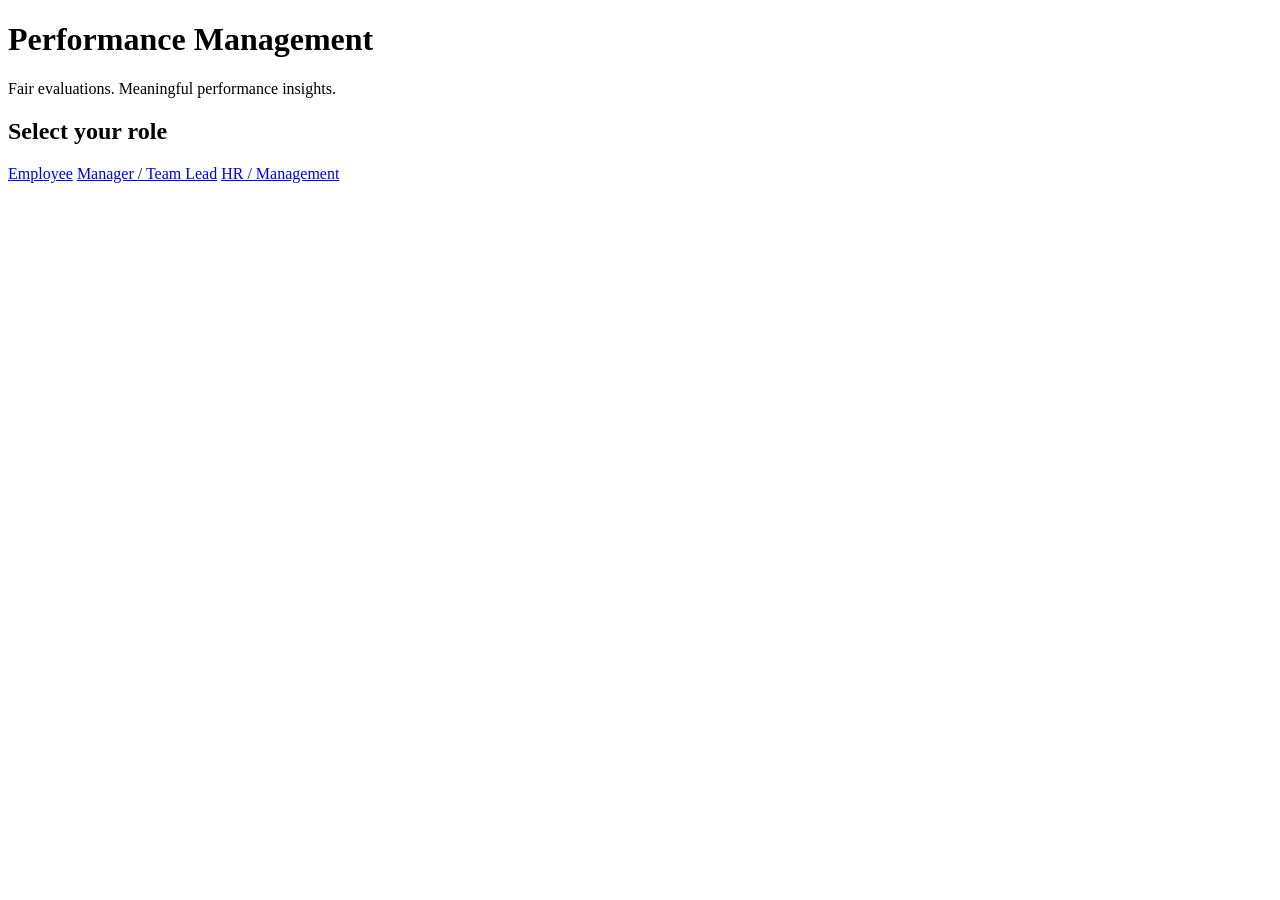
==== index.html @ f974fc92 "Initial" ====
<!doctype html>
<html lang="en">
  <head>
    <meta charset="UTF-8" />
    <meta name="viewport" content="width=device-width, initial-scale=1.0" />
    <title>Performance Management</title>

    <link rel="stylesheet" href="css/style.css" />
  </head>
  <body>
    <header>
      <h1>Performance Management</h1>
      <p>Fair evaluations. Meaningful performance insights.</p>
    </header>

    <main>
      <h2>Select your role</h2>

      <div class="role-container">
        <a href="pages/employee.html">Employee</a>
        <a href="pages/manager.html">Manager / Team Lead</a>
        <a href="pages/hr-management.html">HR / Management</a>
      </div>
    </main>

    <script src="js/app.js"></script>
  </body>
</html>
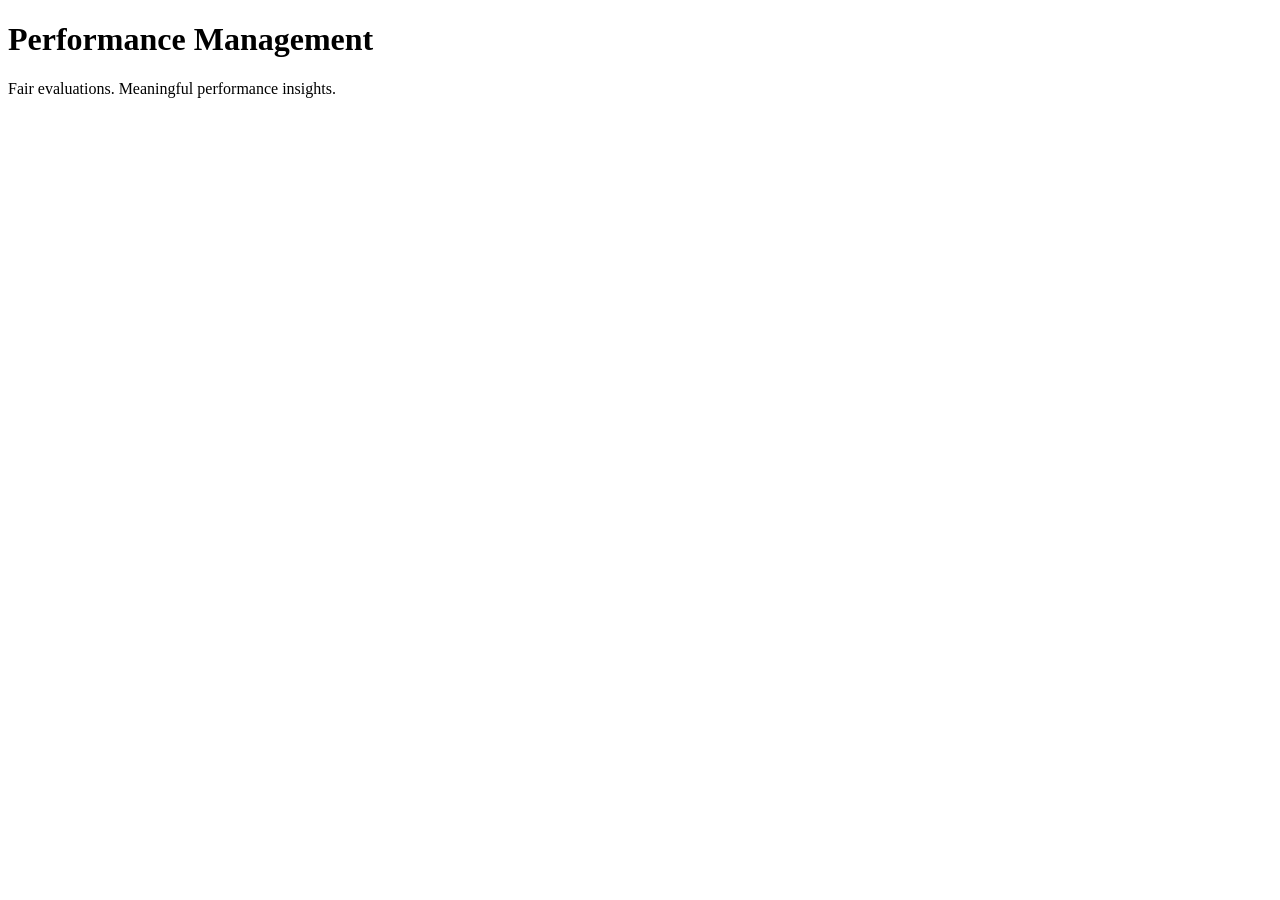
==== commit b01b1b71: "Set up project structure" ====
--- a/index.html
+++ b/index.html
@@ -4,25 +4,12 @@
     <meta charset="UTF-8" />
     <meta name="viewport" content="width=device-width, initial-scale=1.0" />
     <title>Performance Management</title>
-
     <link rel="stylesheet" href="css/style.css" />
   </head>
   <body>
-    <header>
-      <h1>Performance Management</h1>
-      <p>Fair evaluations. Meaningful performance insights.</p>
-    </header>
-
-    <main>
-      <h2>Select your role</h2>
-
-      <div class="role-container">
-        <a href="pages/employee.html">Employee</a>
-        <a href="pages/manager.html">Manager / Team Lead</a>
-        <a href="pages/hr-management.html">HR / Management</a>
-      </div>
-    </main>
+    <h1>Performance Management</h1>
+    <p>Fair evaluations. Meaningful performance insights.</p>
 
     <script src="js/app.js"></script>
   </body>
-</html>
+</html>
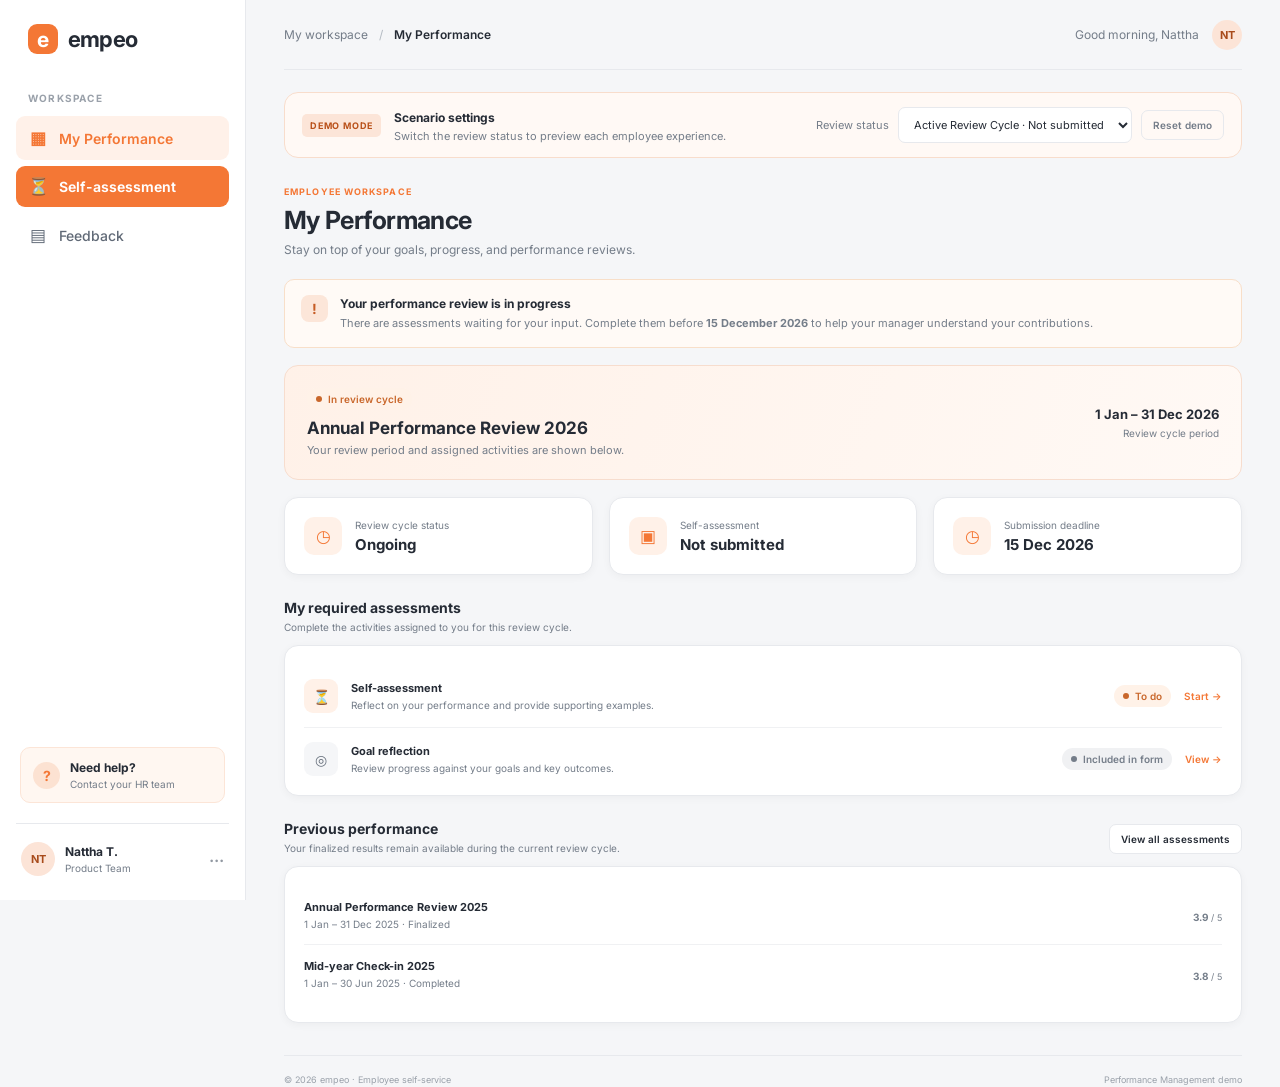
==== commit 5e93e94b: "V.4" ====
--- a/index.html
+++ b/index.html
@@ -3,13 +3,12 @@
   <head>
     <meta charset="UTF-8" />
     <meta name="viewport" content="width=device-width, initial-scale=1.0" />
-    <title>Performance Management</title>
-    <link rel="stylesheet" href="css/style.css" />
+    <meta http-equiv="refresh" content="0; url=pages/employee.html" />
+    <title>empeo Performance Management Demo</title>
   </head>
   <body>
-    <h1>Performance Management</h1>
-    <p>Fair evaluations. Meaningful performance insights.</p>
-
-    <script src="js/app.js"></script>
+    <p>
+      Opening employee workspace… <a href="pages/employee.html">Continue</a>
+    </p>
   </body>
-</html>+</html>
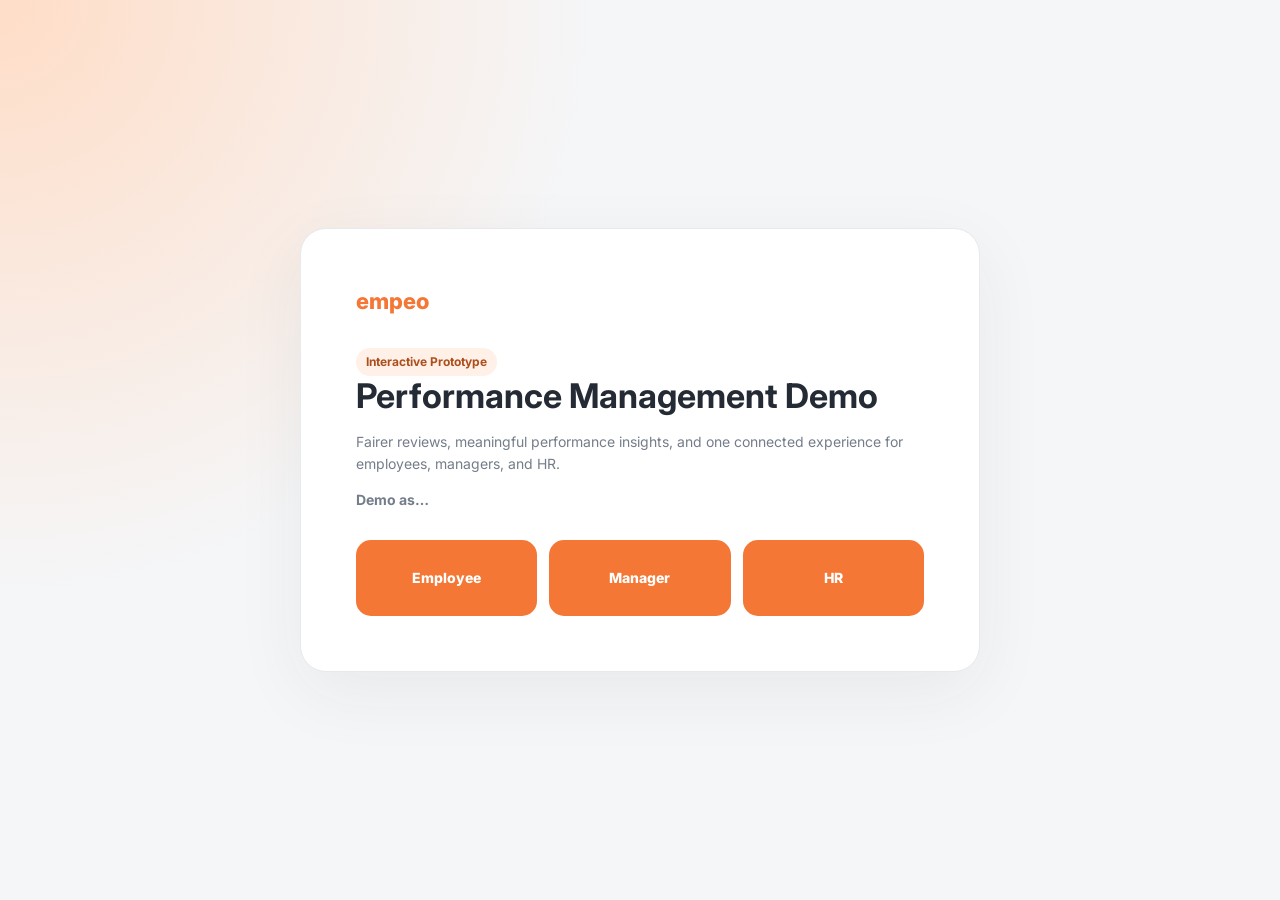
==== commit bd8f5366: "Redesign" ====
--- a/index.html
+++ b/index.html
@@ -1,14 +1,31 @@
 <!doctype html>
 <html lang="en">
   <head>
-    <meta charset="UTF-8" />
-    <meta name="viewport" content="width=device-width, initial-scale=1.0" />
-    <meta http-equiv="refresh" content="0; url=pages/employee.html" />
-    <title>empeo Performance Management Demo</title>
+    <meta charset="utf-8" />
+    <meta name="viewport" content="width=device-width,initial-scale=1" />
+    <meta name="theme-color" content="#F47735" />
+    <title>Performance Management Demo | empeo</title>
+    <link rel="stylesheet" href="css/style.css" />
+    <link rel="stylesheet" href="css/components.css" />
+    <link rel="stylesheet" href="css/pages.css" />
   </head>
   <body>
-    <p>
-      Opening employee workspace… <a href="pages/employee.html">Continue</a>
-    </p>
+    <main class="landing">
+      <section class="landing-panel">
+        <div class="brand">empeo</div>
+        <span class="pill">Interactive Prototype</span>
+        <h1>Performance Management Demo</h1>
+        <p>
+          Fairer reviews, meaningful performance insights, and one connected
+          experience for employees, managers, and HR.
+        </p>
+        <p><strong>Demo as…</strong></p>
+        <nav class="role-buttons" aria-label="Choose demo role">
+          <a href="pages/employee/performance.html">Employee</a
+          ><a href="pages/manager/performance.html">Manager</a
+          ><a href="pages/hr/dashboard.html">HR</a>
+        </nav>
+      </section>
+    </main>
   </body>
 </html>
--- a/css/style.css
+++ b/css/style.css
@@ -0,0 +1,68 @@
+@import url("https://fonts.googleapis.com/css2?family=Inter:wght@400;500;600;700;800&family=Noto+Sans+Thai:wght@400;500;600;700&display=swap");
+:root {
+  --primary: #f47735;
+  --primary-hover: #e96828;
+  --brand-red: #e94e4e;
+  --bg: #f5f6f8;
+  --surface: #fff;
+  --text: #252b35;
+  --muted: #747d89;
+  --border: #e7e9ed;
+  --success: #239b68;
+  --warning: #e9a23b;
+  --danger: #dc4c4c;
+  --sidebar: 76px;
+}
+* {
+  box-sizing: border-box;
+}
+html {
+  scroll-behavior: smooth;
+}
+body {
+  margin: 0;
+  background: var(--bg);
+  color: var(--text);
+  font:
+    14px/1.55 Inter,
+    "Noto Sans Thai",
+    sans-serif;
+}
+button,
+select,
+input {
+  font: inherit;
+}
+button {
+  cursor: pointer;
+}
+a {
+  text-decoration: none;
+  color: inherit;
+}
+button:focus-visible,
+a:focus-visible,
+select:focus-visible {
+  outline: 3px solid #172b3a;
+  outline-offset: 3px;
+}
+h1,
+h2,
+h3,
+p {
+  margin: 0;
+}
+h1 {
+  font-size: clamp(24px, 3vw, 34px);
+  line-height: 1.2;
+}
+h2 {
+  font-size: 20px;
+}
+small,
+.muted {
+  color: var(--muted);
+}
+.hidden {
+  display: none !important;
+}
--- a/css/components.css
+++ b/css/components.css
@@ -0,0 +1,149 @@
+.btn {
+  display: inline-flex;
+  align-items: center;
+  justify-content: center;
+  gap: 8px;
+  border: 1px solid transparent;
+  border-radius: 12px;
+  padding: 11px 16px;
+  font-weight: 700;
+  background: var(--primary);
+  color: white;
+  transition: 0.18s;
+}
+.btn:hover {
+  background: var(--primary-hover);
+}
+.btn.secondary {
+  background: white;
+  border-color: var(--border);
+  color: var(--text);
+}
+.btn.secondary:hover {
+  background: #f8f8f8;
+}
+.btn:disabled {
+  opacity: 0.45;
+  cursor: not-allowed;
+}
+.pill {
+  display: inline-flex;
+  border-radius: 999px;
+  padding: 5px 10px;
+  background: #fff1e8;
+  color: #ad4e1d;
+  font-size: 12px;
+  font-weight: 700;
+}
+.card {
+  background: white;
+  border: 1px solid var(--border);
+  border-radius: 18px;
+  padding: 24px;
+}
+.stat-grid {
+  display: grid;
+  grid-template-columns: repeat(3, minmax(0, 1fr));
+  gap: 12px;
+}
+.stat {
+  background: var(--bg);
+  padding: 18px;
+  border-radius: 14px;
+}
+.stat strong {
+  display: block;
+  font-size: 25px;
+}
+.stat span {
+  font-size: 12px;
+  color: var(--muted);
+}
+.field {
+  display: flex;
+  flex-direction: column;
+  gap: 6px;
+}
+.field label {
+  font-size: 12px;
+  font-weight: 700;
+}
+.field select {
+  border: 1px solid var(--border);
+  border-radius: 10px;
+  background: white;
+  padding: 9px 12px;
+  min-width: 165px;
+}
+.notice {
+  background: #fff8eb;
+  border: 1px solid #f3dcae;
+  padding: 14px;
+  border-radius: 12px;
+  color: #80591e;
+}
+.demo-bar {
+  background: #fff;
+  border-bottom: 1px solid var(--border);
+  padding: 12px 20px;
+  display: flex;
+  align-items: center;
+  gap: 14px;
+  flex-wrap: wrap;
+}
+.demo-bar strong {
+  font-size: 12px;
+}
+.demo-bar .field {
+  flex-direction: row;
+  align-items: center;
+}
+.demo-bar .field label {
+  white-space: nowrap;
+}
+.demo-bar .btn {
+  padding: 8px 12px;
+  font-size: 12px;
+}
+.empty-state {
+  display: grid;
+  gap: 12px;
+  place-items: start;
+}
+.empty-state p {
+  color: var(--muted);
+  max-width: 650px;
+}
+.tag-row {
+  display: flex;
+  gap: 8px;
+  flex-wrap: wrap;
+  margin-top: 16px;
+}
+.tag {
+  background: #f5f6f8;
+  padding: 6px 10px;
+  border-radius: 9px;
+  color: #5d6773;
+  font-size: 12px;
+}
+@media (max-width: 700px) {
+  .card {
+    padding: 18px;
+  }
+  .stat-grid {
+    grid-template-columns: 1fr;
+  }
+  .demo-bar {
+    align-items: stretch;
+  }
+  .demo-bar .field {
+    flex: 1 1 170px;
+    flex-direction: column;
+    align-items: stretch;
+  }
+  .field select {
+    min-width: 0;
+    width: 100%;
+  }
+}
--- a/css/pages.css
+++ b/css/pages.css
@@ -0,0 +1,82 @@
+.landing {
+  min-height: 100vh;
+  display: grid;
+  place-items: center;
+  padding: 24px;
+  background:
+    radial-gradient(circle at top left, #ffddc7 0, transparent 38%), var(--bg);
+}
+.landing-panel {
+  width: min(100%, 680px);
+  background: white;
+  border: 1px solid var(--border);
+  border-radius: 26px;
+  padding: clamp(24px, 5vw, 55px);
+  box-shadow: 0 20px 70px #252b3510;
+}
+.brand {
+  color: var(--primary);
+  font-weight: 800;
+  font-size: 22px;
+  margin-bottom: 30px;
+}
+.landing-panel p {
+  color: var(--muted);
+  margin-top: 14px;
+}
+.role-buttons {
+  display: grid;
+  grid-template-columns: repeat(3, 1fr);
+  gap: 12px;
+  margin-top: 30px;
+}
+.role-buttons a {
+  display: flex;
+  align-items: center;
+  justify-content: center;
+  text-align: center;
+  min-height: 76px;
+  border-radius: 15px;
+  background: var(--primary);
+  color: white;
+  font-weight: 800;
+}
+.role-buttons a:hover {
+  background: var(--primary-hover);
+}
+.feature-row {
+  display: grid;
+  grid-template-columns: repeat(2, minmax(0, 1fr));
+  gap: 14px;
+  margin-top: 18px;
+}
+.feature {
+  padding: 18px;
+  border: 1px solid var(--border);
+  border-radius: 14px;
+  background: #fff;
+}
+.feature h3 {
+  font-size: 14px;
+  margin-bottom: 6px;
+}
+.feature p {
+  color: var(--muted);
+  font-size: 12px;
+}
+.section-stack {
+  display: grid;
+  gap: 18px;
+}
+@media (max-width: 600px) {
+  .role-buttons,
+  .feature-row {
+    grid-template-columns: 1fr;
+  }
+  .landing-panel {
+    padding: 26px;
+  }
+  .role-buttons a {
+    min-height: 55px;
+  }
+}
